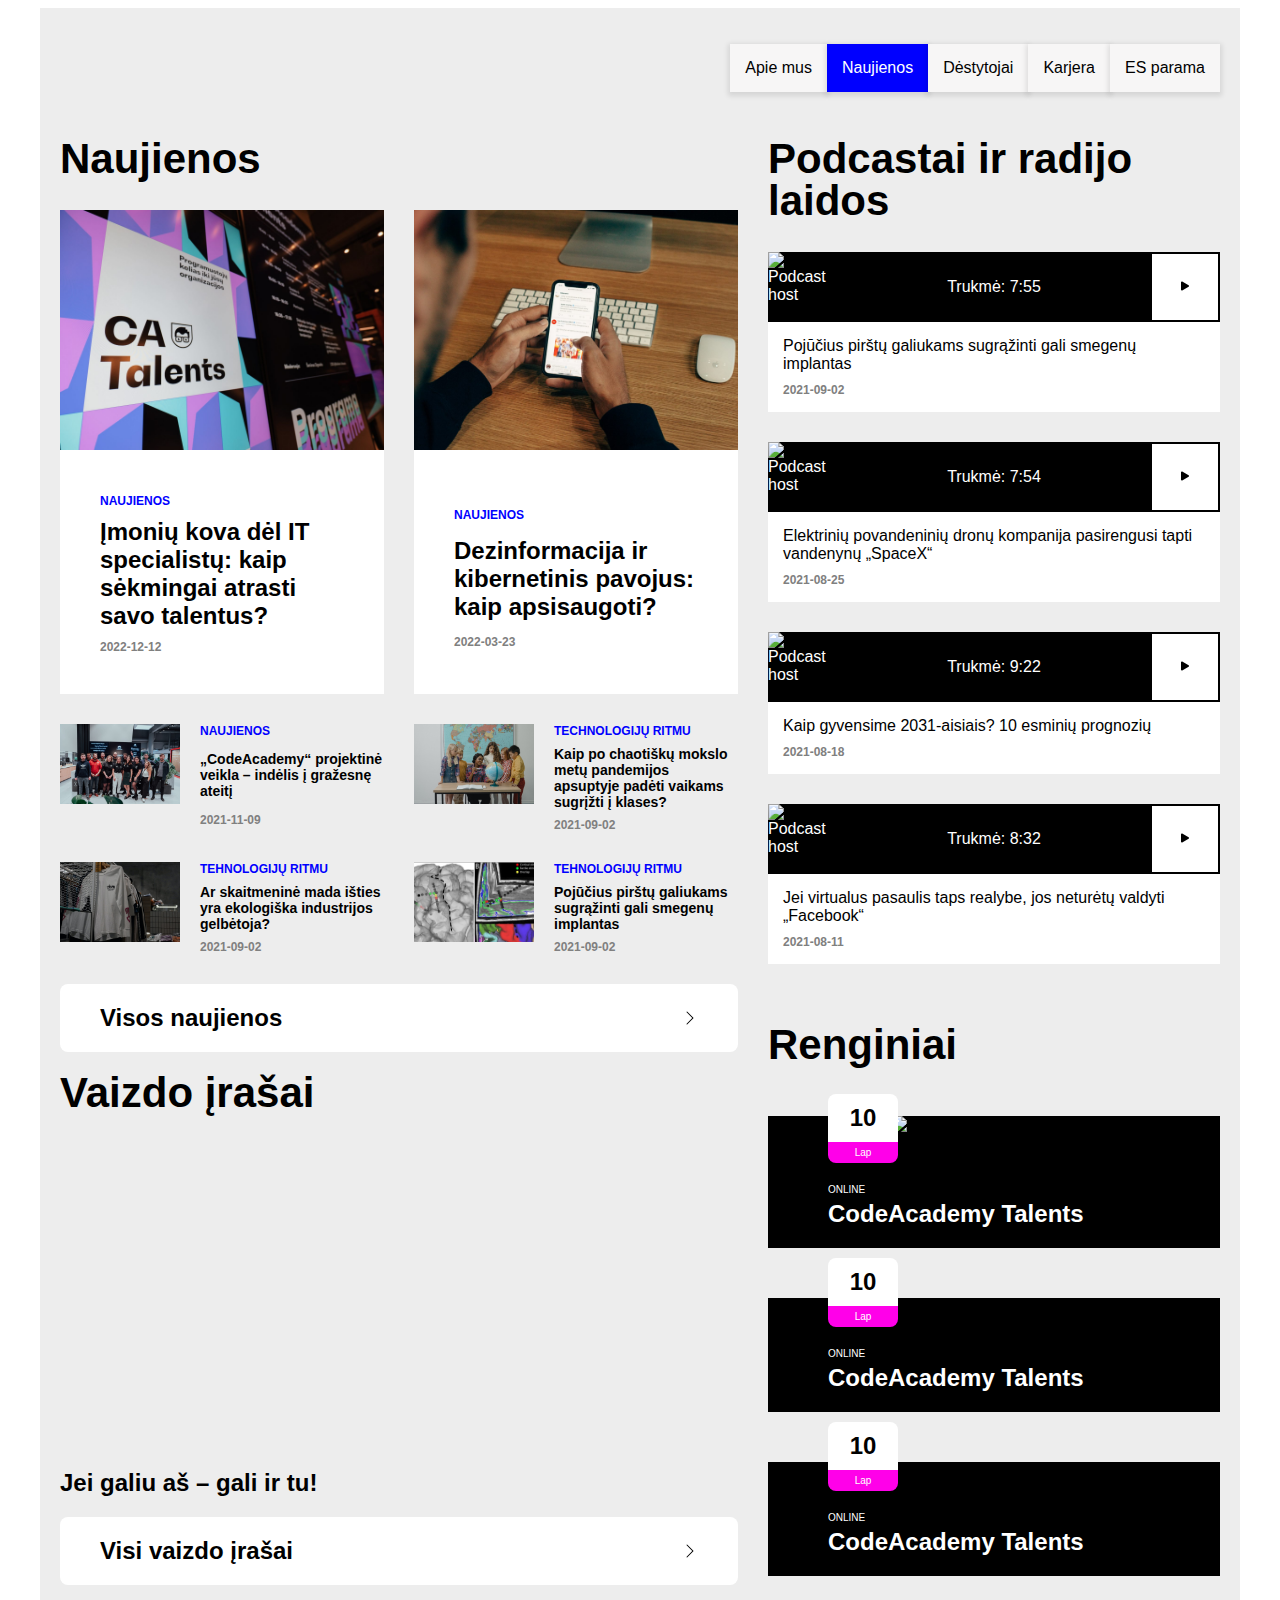
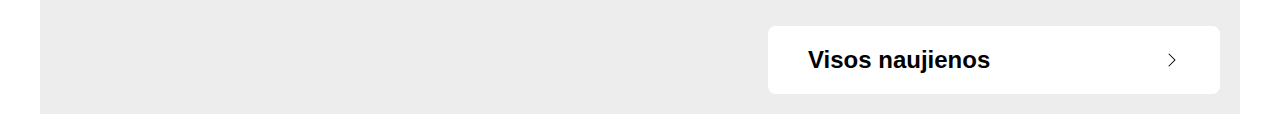
==== index.html @ de3a280c "Rename ca-naujienos.html to index.html" ====
<!DOCTYPE html>
<html lang="en">

<head>
    <meta charset="UTF-8">
    <meta http-equiv="X-UA-Compatible" content="IE=edge">
    <meta name="viewport" content="width=device-width, initial-scale=1.0">
    <title>Naujienos | CodeAcademy</title>
    <link rel="stylesheet" href="ca-naujienos.css">
</head>

<body>
    <div class="container">
        <div class="content-wrapper">


            <div class="news-menu">
                <ul class="menu-list">
                    <li class="menu-item"><a href="#">Apie mus</a></li>
                    <li class="menu-item current-page"><a href="#">Naujienos</a></li>
                    <li class="menu-item"><a href="#">Dėstytojai</a></li>
                    <li class="menu-item"><a href="#">Karjera</a></li>
                    <li class="menu-item"><a href="#">ES parama</a></li>
                </ul>
            </div>

            <div class="all-main-content">
                <div class="news-primary">
                    <div class="all-news-block">

                        <h1>Naujienos</h1>
                        <div class="news-container">
                            <div class="latest-news-container">
                                <div class="latest-news">
                                    <div class="post-card-image-big">
                                        <img src="CA-images/2022_11_10-Code-Academy-221-1536x1024.jpg"
                                            alt="CodeAcademy poster">
                                    </div>
                                    <div class="post-card-info">
                                        <div class="post-card-category">Naujienos</div>
                                        <h3 class="news-article">Įmonių kova dėl IT specialistų: kaip sėkmingai atrasti
                                            savo
                                            talentus?</h3>
                                        <div class="post-card-date">2022-12-12</div>
                                    </div>
                                </div>

                                <div class="latest-news">
                                    <div class="post-card-image-big">
                                        <img src="CA-images/charlesdeluvio-FdDkfYFHqe4-unsplash-1536x1491.jpg"
                                            alt="Man holding phone and reading email">
                                    </div>
                                    <div class="post-card-info">
                                        <div class="post-card-category">Naujienos</div>
                                        <h3 class="news-article">Dezinformacija ir kibernetinis pavojus: kaip
                                            apsisaugoti?
                                        </h3>
                                        <div class="post-card-date">2022-03-23</div>
                                    </div>
                                </div>
                            </div>


                            <div class="older-news-container">
                                <div class="older-news-card">
                                    <div class="post-card-image-small">
                                        <img src="CA-images/120840956_3665630673483886_440856791753000379_n-1536x1024.jpg"
                                            alt="CodeAcademy team">
                                    </div>
                                    <div class="post-card-info-small">
                                        <div class="post-card-category">Naujienos</div>
                                        <h3 class="news-article">„CodeAcademy“ projektinė veikla – indėlis į gražesnę
                                            ateitį
                                        </h3>
                                        <div class="post-card-date">2021-11-09</div>
                                    </div>
                                </div>
                                <div class="older-news-card">
                                    <div class="post-card-image-small">
                                        <img src="CA-images/pexels-tima-miroshnichenko-5428258-1536x1038.jpg"
                                            alt="Teacher with students">
                                    </div>
                                    <div class="post-card-info-small">
                                        <div class="post-card-category">Technologijų ritmu</div>
                                        <h3 class="news-article">Kaip po chaotiškų mokslo metų pandemijos apsuptyje
                                            padėti
                                            vaikams sugrįžti į klases?</h3>
                                        <div class="post-card-date">2021-09-02</div>
                                    </div>
                                </div>
                                <div class="older-news-card">
                                    <div class="post-card-image-small">
                                        <img src="CA-images/mintosko-Ro0PNXcpCus-unsplash-1536x1057.jpg"
                                            alt="Hanging t-shirts">
                                    </div>
                                    <div class="post-card-info-small">
                                        <div class="post-card-category">Tehnologijų ritmu</div>
                                        <h3 class="news-article">Ar skaitmeninė mada išties yra ekologiška industrijos
                                            gelbėtoja?</h3>
                                        <div class="post-card-date">2021-09-02</div>
                                    </div>
                                </div>
                                <div class="older-news-card">
                                    <div class="post-card-image-small">
                                        <img src="CA-images/image.jpeg" alt="Man holding phone and reading email">
                                    </div>
                                    <div class="post-card-info-small">
                                        <div class="post-card-category">Tehnologijų ritmu</div>
                                        <h3 class="news-article">Pojūčius pirštų galiukams sugrąžinti gali smegenų
                                            implantas
                                        </h3>
                                        <div class="post-card-date">2021-09-02</div>
                                    </div>
                                </div>
                            </div>
                        </div>
                        <div class="all-news-cache">
                            <a href="#" class="button">Visos naujienos
                                <svg xmlns="http://www.w3.org/2000/svg" width="16" height="16" fill="currentColor"
                                    class="bi bi-chevron-right" viewBox="0 0 16 16">
                                    <path fill-rule="evenodd"
                                        d="M4.646 1.646a.5.5 0 0 1 .708 0l6 6a.5.5 0 0 1 0 .708l-6 6a.5.5 0 0 1-.708-.708L10.293 8 4.646 2.354a.5.5 0 0 1 0-.708z" />
                                </svg>
                            </a>
                        </div>
                    </div>


                    <div class="videos-container">
                        <div class="videos-wrapper">
                            <h1>Vaizdo įrašai</h1>
                            <div class="video-wrapper">
                                <iframe width="560" height="315" src="https://www.youtube.com/embed/b8dGCsP75HA"
                                    title="YouTube video player" frameborder="0"
                                    allow="accelerometer; autoplay; clipboard-write; encrypted-media; gyroscope; picture-in-picture"
                                    allowfullscreen></iframe>
                                <h2>Jei galiu aš – gali ir tu!</h2>
                            </div>
                            <a href="#" class="button">Visi vaizdo įrašai
                                <svg xmlns="http://www.w3.org/2000/svg" width="16" height="16" fill="currentColor"
                                    class="bi bi-chevron-right" viewBox="0 0 16 16">
                                    <path fill-rule="evenodd"
                                        d="M4.646 1.646a.5.5 0 0 1 .708 0l6 6a.5.5 0 0 1 0 .708l-6 6a.5.5 0 0 1-.708-.708L10.293 8 4.646 2.354a.5.5 0 0 1 0-.708z" />
                                </svg>
                            </a>
                        </div>
                    </div>



                </div>
                <div class="news-secondary">



                    <div class="audio-wrapper">

                        <h1>Podcastai ir radijo laidos</h1>



                        <div class="audio-item">
                            <div class="audio-bar">
                                <img class="audio-img" src="/2022-12-16/CA-images/Untitled-design.png"
                                    alt="Podcast host">
                                <p class="duration"> Trukmė: 7:55</p>
                                <button class="play"><svg xmlns="http://www.w3.org/2000/svg" width="16" height="16" fill="currentColor" class="bi bi-play-fill" viewBox="0 0 16 16">
                                    <path d="m11.596 8.697-6.363 3.692c-.54.313-1.233-.066-1.233-.697V4.308c0-.63.692-1.01 1.233-.696l6.363 3.692a.802.802 0 0 1 0 1.393z"/>
                                  </svg></button>
                            </div>
                            <div class="audio-info">
                                <div class="audio-article">Pojūčius pirštų galiukams sugrąžinti gali smegenų implantas
                                </div>
                                <div class="audio-date">2021-09-02</div>
                            </div>
                        </div>

                        <div class="audio-item">
                            <div class="audio-bar">
                                <img class="audio-img" src="/2022-12-16/CA-images/Untitled-design.png"
                                    alt="Podcast host">
                                <p class="duration"> Trukmė: 7:54</p>
                                <button class="play"><svg xmlns="http://www.w3.org/2000/svg" width="16" height="16" fill="currentColor" class="bi bi-play-fill" viewBox="0 0 16 16">
                                    <path d="m11.596 8.697-6.363 3.692c-.54.313-1.233-.066-1.233-.697V4.308c0-.63.692-1.01 1.233-.696l6.363 3.692a.802.802 0 0 1 0 1.393z"/>
                                  </svg></button>
                            </div>
                            <div class="audio-info">
                                <div class="audio-article">Elektrinių povandeninių dronų kompanija pasirengusi tapti
                                    vandenynų „SpaceX“
                                </div>
                                <div class="audio-date">2021-08-25</div>
                            </div>
                        </div>

                        <div class="audio-item">
                            <div class="audio-bar">
                                <img class="audio-img" src="/2022-12-16/CA-images/Untitled-design.png"
                                    alt="Podcast host">
                                <p class="duration"> Trukmė: 9:22</p>
                                <button class="play"><svg xmlns="http://www.w3.org/2000/svg" width="16" height="16" fill="currentColor" class="bi bi-play-fill" viewBox="0 0 16 16">
                                    <path d="m11.596 8.697-6.363 3.692c-.54.313-1.233-.066-1.233-.697V4.308c0-.63.692-1.01 1.233-.696l6.363 3.692a.802.802 0 0 1 0 1.393z"/>
                                  </svg></button>
                            </div>
                            <div class="audio-info">
                                <div class="audio-article">Kaip gyvensime 2031-aisiais? 10 esminių prognozių
                                </div>
                                <div class="audio-date">2021-08-18</div>
                            </div>
                        </div>

                        <div class="audio-item">
                            <div class="audio-bar">
                                <img class="audio-img" src="/2022-12-16/CA-images/Untitled-design.png"
                                    alt="Podcast host">
                                <p class="duration"> Trukmė: 8:32</p>
                                <button class="play"><svg xmlns="http://www.w3.org/2000/svg" width="16" height="16" fill="currentColor" class="bi bi-play-fill" viewBox="0 0 16 16">
                                    <path d="m11.596 8.697-6.363 3.692c-.54.313-1.233-.066-1.233-.697V4.308c0-.63.692-1.01 1.233-.696l6.363 3.692a.802.802 0 0 1 0 1.393z"/>
                                  </svg></button>
                            </div>
                            <div class="audio-info">
                                <div class="audio-article">Jei virtualus pasaulis taps realybe, jos neturėtų valdyti
                                    „Facebook“
                                </div>
                                <div class="audio-date">2021-08-11</div>
                            </div>
                        </div>


                    </div>



                    <div class="events-wrapper">

                        <h1>Renginiai</h1>
                        <div class="talents-event">

                            <div class="ca-talents-image">
                                <img src="/2022-12-16/CA-images/MicrosoftTeams-image-20.png"
                                    alt="CodeAcademy talents icon">
                            </div>



                            <div class="event-card">
                                <div class="event-date">
                                    <div class="event-day">10</div>
                                    <div class="event-moth">Lap</div>
                                </div>
                                <div class="event-location">Online</div>
                                <h2 class="event-title">CodeAcademy Talents</h2>

                            </div>
                        </div>



                        <div class="event-card">
                            <div class="event-date">
                                <div class="event-day">10</div>
                                <div class="event-moth">Lap</div>
                            </div>
                            <div class="event-location">Online</div>
                            <h2 class="event-title">CodeAcademy Talents</h2>
                        </div>



                        <div class="event-card">
                            <div class="event-date">
                                <div class="event-day">10</div>
                                <div class="event-moth">Lap</div>
                            </div>
                            <div class="event-location">Online</div>
                            <h2 class="event-title">CodeAcademy Talents</h2>
                        </div>


                        <a href="#" class="button">Visos naujienos
                            <svg xmlns="http://www.w3.org/2000/svg" width="16" height="16" fill="currentColor"
                                class="bi bi-chevron-right" viewBox="0 0 16 16">
                                <path fill-rule="evenodd"
                                    d="M4.646 1.646a.5.5 0 0 1 .708 0l6 6a.5.5 0 0 1 0 .708l-6 6a.5.5 0 0 1-.708-.708L10.293 8 4.646 2.354a.5.5 0 0 1 0-.708z" />
                            </svg>
                        </a>


                    </div>





                </div>

            </div>

        </div>
    </div>



</body>

</html>
---- ca-naujienos.css ----
html {
    font-family: 'Bw Nista Int', Arial, sans-serif;

}

*,
*::before,
*::after {
    box-sizing: border-box;
}

.container {
    max-width: 1200px;
    margin-left: auto;
    margin-right: auto;
    padding: 20px;
    background-color: rgb(237, 237, 237);
}

.content-wrapper {
    display: flex;
    flex-wrap: wrap;
    gap: 30px;
}

h2 {
    width: 100%;
    font-size: 24px;
    font-weight: 700;
    margin: 0;
}


.button {
    background-color: white;
    color: black;
    text-decoration: none;
    font-size: 24px;
    font-weight: 700;
    padding: 20px 40px;
    display: block;
    width: 100%;
    border: 2px none;
    border-radius: 8px;
    display: flex;
    align-items: center;
    justify-content: space-between;

}

.news-menu {
    width: 100%;
}

ul.menu-list {
    list-style-type: none;
    display: flex;
    justify-content: flex-end;
}

.menu-item {
    box-shadow: 0px 2px 5px 2px rgba(0, 0, 0, 0.1);
    padding: 15px;
    background-color: rgb(247, 246, 246);
}

.menu-item a {
    text-decoration: none;
    color: black;
}

.menu-item.current-page a {
    color: white
}

.menu-item.current-page {
    background-color: blue;
    color: white;
    text-decoration: none;
}

.all-main-content {
    width: 100%;
    display: flex;
    column-gap: 30px;
}
.news-primary {
    /* height: 100%; */
    width: calc((100% - 30px) / 10 * 6);
}

.news-secondary {
    /* height: 100%; */
    width: calc((100% - 30px) / 10 * 4);
    display: flex;
    gap: 60px;
    flex-wrap: wrap;
    align-content: flex-start;
}

.all-news-block {
    /* height: 100%; */
    width: 100%;
    display: flex;
    flex-wrap: wrap;
    row-gap: 30px;
}

h1 {
    margin: 0;
    /* height: 10%; */
    width: 100%;
    font-size: 42px;
    font-weight: 700;
    line-height: 1;
}

.news-container {
    /* height: 80%; */
    width: 100%;
    display: flex;
    flex-wrap: wrap;
    row-gap: 30px;
}

.latest-news-container {
    background-color: rgb(237, 237, 237);
    /* width:calc(100% - 30px); */
    display: flex;
    gap: 30px;
}

.latest-news-container div {
    background-color: white;
}

.latest-news {
    width: 50%;
    display: flex;
    flex-wrap: wrap;
}

/* .post-card-image-big {
    height: 50%;
    width: 100%;
} */

.post-card-image-big img {
    height: 240px;
    width: 324px;
    object-fit: cover;
}

.post-card-info {
    /* height: 50%; */
    width: 100%;
    display: flex;
    flex-wrap: wrap;
    padding: 40px;
    gap: 10px;
}

.post-card-category {
    /* height: calc(100% / 6); */
    width: 100%;
    font-size: 12px;
    font-weight: 700;
    color: blue;
    text-transform: uppercase;
}

.post-card-info .news-article {
    /* height: calc((100% / 6) * 4); */
    width: 100%;
    margin: 0;
    font-size: 24px;
    font-weight: 700;
}

.post-card-date,
.audio-date {
    /* height: calc(100% / 6); */
    width: 100%;
    color: grey;
    font-size: 12px;
    font-weight: 700;
}

.older-news-container {
    background-color: rgb(237, 237, 237); 
    /* height: 30%; */
    width: 100%;
    display: flex;
    flex-wrap: wrap;
    gap: 30px;
}

.older-news-card {
    width: calc((100% - 30px) / 2);
    display: flex;
    gap: 20px
}

.post-card-image-small>* {
    width: 120px;
    height: 80px;
    object-fit: cover;
}

.post-card-info-small {
    width: 70%;
    display: flex;
    flex-wrap: wrap;
    gap: 8px;

}

.post-card-info-small .news-article {
    text-decoration: none;
    font-size: 14px;
    margin: 0;

}

.all-news-cache {
    /* height: 10%; */
    width: 100%;
}

.videos-container {
    /* height: 100%; */
    width: 100%;
}

.videos-wrapper {
    /* height: 100%; */
    width: 100%;
    display: flex;
    flex-wrap: wrap;
    gap: 20px;
    margin-top: 20px;
}

.video-wrapper {
    width: 100%;
    display: flex;
    flex-wrap: wrap;
    gap: 20px;
}



.audio-wrapper {
    /* height: 100%; */
    width: 100%;
    display: flex;
    flex-wrap: wrap;
    gap: 30px;
}

.audio-item {
    /* height: 25%; */
    background-color: white;
    width: 100%;
    display: flex;
    flex-wrap: wrap;
}

.audio-bar {
    /* height: 50%; */
    background-color: black;
    color: white;
    width: 100%;
    display: flex;
    justify-content: space-between;
    align-items: center;
}

.audio-img {
    height: 70px;
    width: 70px;
    object-fit: cover;
}

button.play {
    background-color: white;
    height: 70px;
    width: 70px;
    border: 2px solid;
}

.audio-info {
    /* height: 50%; */
    width: 100%;
    display: flex;
    flex-wrap: wrap;
    padding: 15px;
    gap: 10px;
}

.events-wrapper {
    width: 100%;
    display: flex;
    flex-wrap: wrap;
    gap: 50px;
}

.talents-event {
    width: 100%;
}

.ca-talents-image{
    background-color: black;
    text-align: center;
}



.ca-talents-image>* {
    height: 230px;
    width: 345px;
    object-fit: cover;
}







.event-wrapper {
    width: 100%;
    display: flex;
    flex-wrap: wrap;
}









.event-card {
    background-color: black;
    width: 100%;
    color: white;
    padding: 50px 20px 20px 60px;
    display: flex;
    flex-wrap: wrap;
    gap: 5px;
    flex-direction: column;
    position: relative;
}

.event-location {
    text-transform: uppercase;
    font-size: 10px;
}

.event-date {
    display: block;
    width: 70px;
    text-align: center;
    border-radius: 8px;
    overflow: hidden;
    /* margin: -51px 0 19px; */
    position: absolute;
    top: -40px;
}

.event-day {
    background-color: white;
    color: black;
    font-size: 24px;
    font-weight: 700;
    padding: 10px;
}

.event-moth {
    background-color: #ff00e9;
    font-size: 10px;
    padding: 5px;
    overflow: hidden;
}
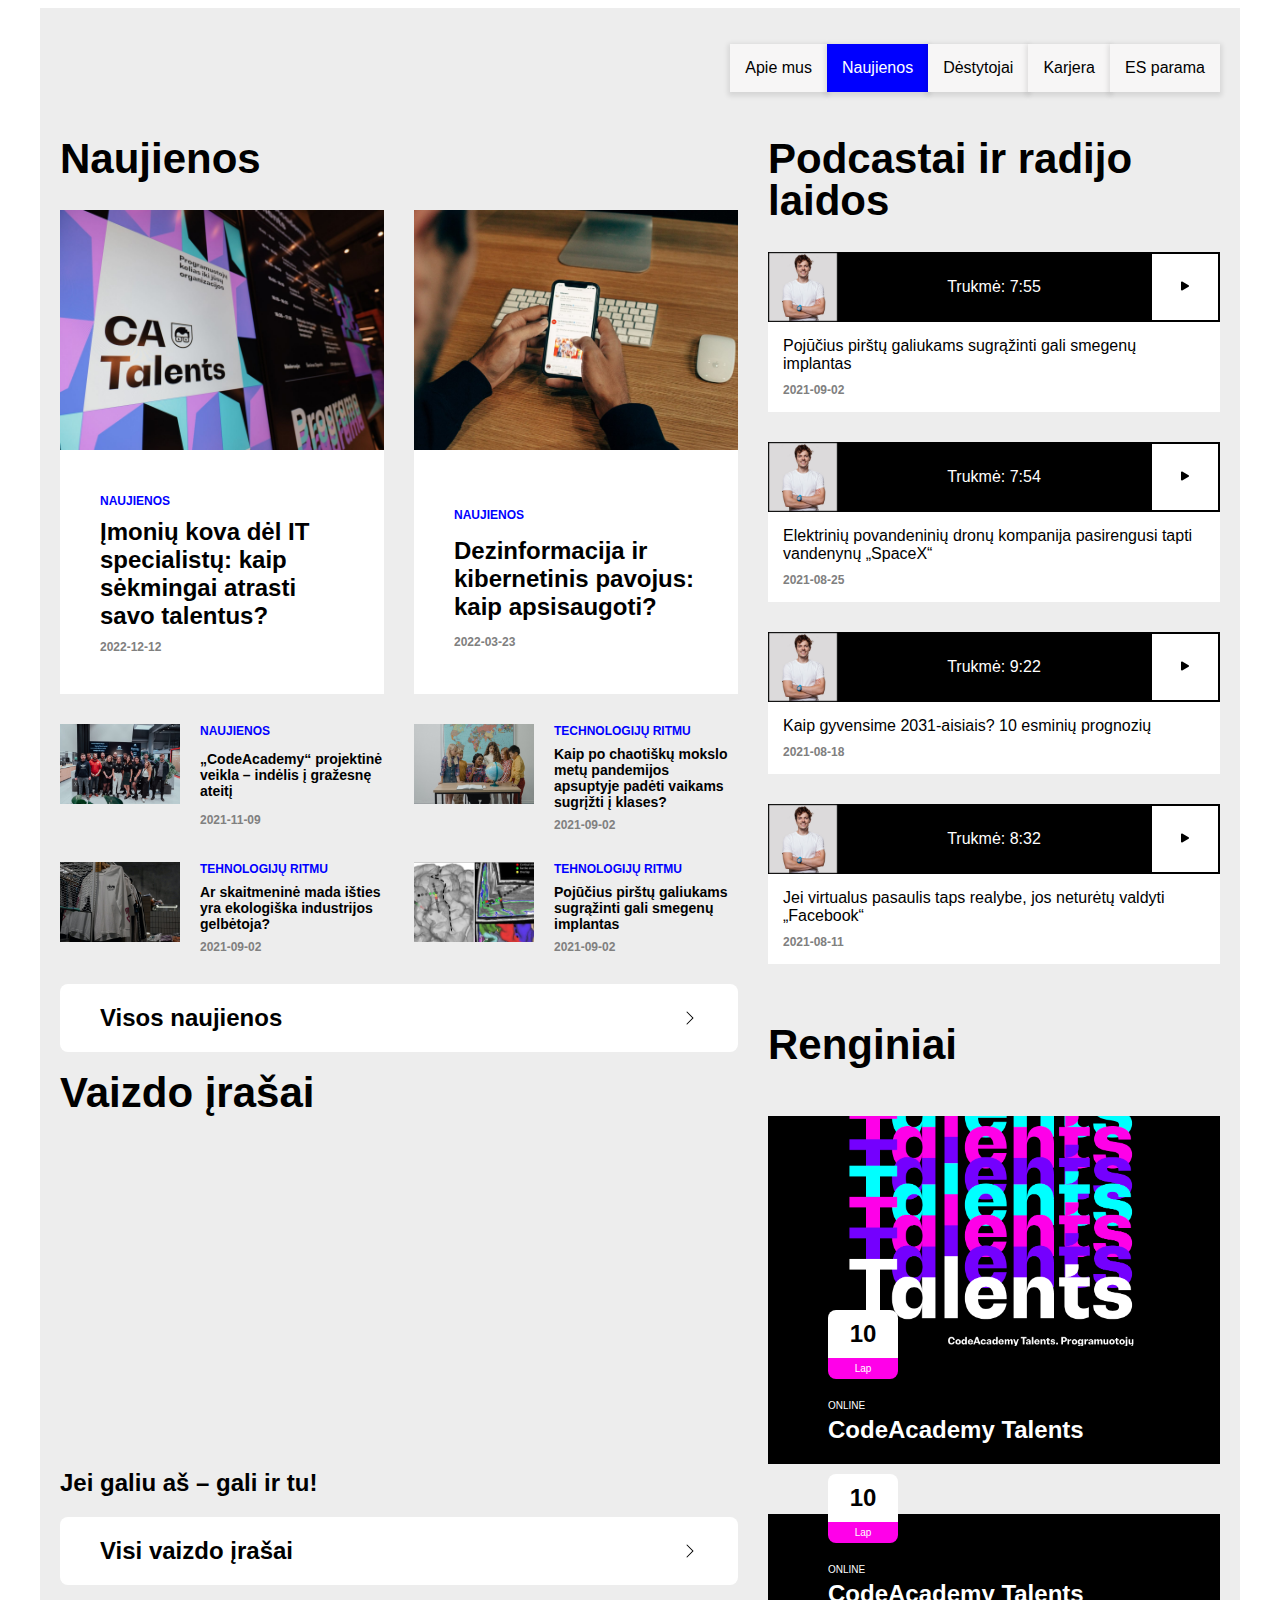
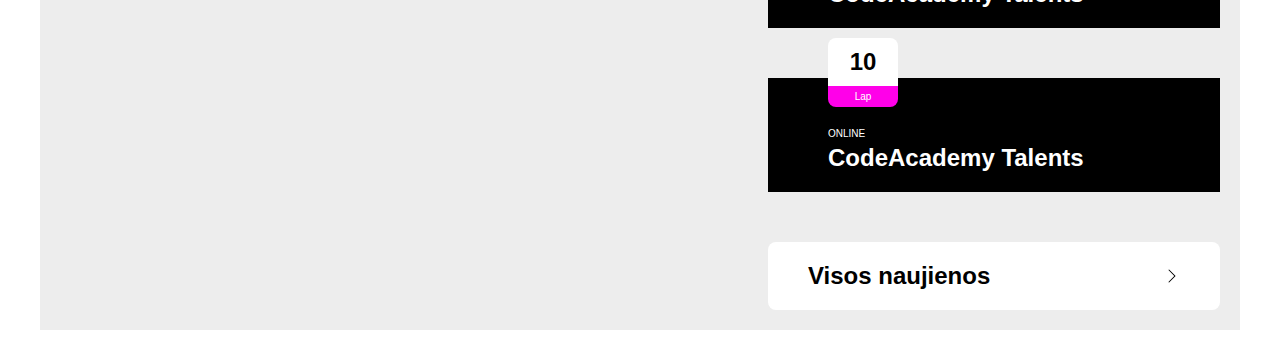
==== commit e6625390: "Change image paths" ====
--- a/index.html
+++ b/index.html
@@ -33,7 +33,7 @@
                             <div class="latest-news-container">
                                 <div class="latest-news">
                                     <div class="post-card-image-big">
-                                        <img src="CA-images/2022_11_10-Code-Academy-221-1536x1024.jpg"
+                                        <img src="./CA-images/2022_11_10-Code-Academy-221-1536x1024.jpg"
                                             alt="CodeAcademy poster">
                                     </div>
                                     <div class="post-card-info">
@@ -47,7 +47,7 @@
 
                                 <div class="latest-news">
                                     <div class="post-card-image-big">
-                                        <img src="CA-images/charlesdeluvio-FdDkfYFHqe4-unsplash-1536x1491.jpg"
+                                        <img src="./CA-images/charlesdeluvio-FdDkfYFHqe4-unsplash-1536x1491.jpg"
                                             alt="Man holding phone and reading email">
                                     </div>
                                     <div class="post-card-info">
@@ -64,7 +64,7 @@
                             <div class="older-news-container">
                                 <div class="older-news-card">
                                     <div class="post-card-image-small">
-                                        <img src="CA-images/120840956_3665630673483886_440856791753000379_n-1536x1024.jpg"
+                                        <img src="./CA-images/120840956_3665630673483886_440856791753000379_n-1536x1024.jpg"
                                             alt="CodeAcademy team">
                                     </div>
                                     <div class="post-card-info-small">
@@ -77,7 +77,7 @@
                                 </div>
                                 <div class="older-news-card">
                                     <div class="post-card-image-small">
-                                        <img src="CA-images/pexels-tima-miroshnichenko-5428258-1536x1038.jpg"
+                                        <img src="./CA-images/pexels-tima-miroshnichenko-5428258-1536x1038.jpg"
                                             alt="Teacher with students">
                                     </div>
                                     <div class="post-card-info-small">
@@ -90,7 +90,7 @@
                                 </div>
                                 <div class="older-news-card">
                                     <div class="post-card-image-small">
-                                        <img src="CA-images/mintosko-Ro0PNXcpCus-unsplash-1536x1057.jpg"
+                                        <img src="./CA-images/mintosko-Ro0PNXcpCus-unsplash-1536x1057.jpg"
                                             alt="Hanging t-shirts">
                                     </div>
                                     <div class="post-card-info-small">
@@ -102,7 +102,7 @@
                                 </div>
                                 <div class="older-news-card">
                                     <div class="post-card-image-small">
-                                        <img src="CA-images/image.jpeg" alt="Man holding phone and reading email">
+                                        <img src="./CA-images/image.jpeg" alt="Man holding phone and reading email">
                                     </div>
                                     <div class="post-card-info-small">
                                         <div class="post-card-category">Tehnologijų ritmu</div>
@@ -161,7 +161,7 @@
 
                         <div class="audio-item">
                             <div class="audio-bar">
-                                <img class="audio-img" src="/2022-12-16/CA-images/Untitled-design.png"
+                                <img class="audio-img" src="./CA-images/Untitled-design.png"
                                     alt="Podcast host">
                                 <p class="duration"> Trukmė: 7:55</p>
                                 <button class="play"><svg xmlns="http://www.w3.org/2000/svg" width="16" height="16" fill="currentColor" class="bi bi-play-fill" viewBox="0 0 16 16">
@@ -177,7 +177,7 @@
 
                         <div class="audio-item">
                             <div class="audio-bar">
-                                <img class="audio-img" src="/2022-12-16/CA-images/Untitled-design.png"
+                                <img class="audio-img" src="./CA-images/Untitled-design.png"
                                     alt="Podcast host">
                                 <p class="duration"> Trukmė: 7:54</p>
                                 <button class="play"><svg xmlns="http://www.w3.org/2000/svg" width="16" height="16" fill="currentColor" class="bi bi-play-fill" viewBox="0 0 16 16">
@@ -194,7 +194,7 @@
 
                         <div class="audio-item">
                             <div class="audio-bar">
-                                <img class="audio-img" src="/2022-12-16/CA-images/Untitled-design.png"
+                                <img class="audio-img" src="./CA-images/Untitled-design.png"
                                     alt="Podcast host">
                                 <p class="duration"> Trukmė: 9:22</p>
                                 <button class="play"><svg xmlns="http://www.w3.org/2000/svg" width="16" height="16" fill="currentColor" class="bi bi-play-fill" viewBox="0 0 16 16">
@@ -210,7 +210,7 @@
 
                         <div class="audio-item">
                             <div class="audio-bar">
-                                <img class="audio-img" src="/2022-12-16/CA-images/Untitled-design.png"
+                                <img class="audio-img" src="./CA-images/Untitled-design.png"
                                     alt="Podcast host">
                                 <p class="duration"> Trukmė: 8:32</p>
                                 <button class="play"><svg xmlns="http://www.w3.org/2000/svg" width="16" height="16" fill="currentColor" class="bi bi-play-fill" viewBox="0 0 16 16">
@@ -236,7 +236,7 @@
                         <div class="talents-event">
 
                             <div class="ca-talents-image">
-                                <img src="/2022-12-16/CA-images/MicrosoftTeams-image-20.png"
+                                <img src="./CA-images/MicrosoftTeams-image-20.png"
                                     alt="CodeAcademy talents icon">
                             </div>
 
